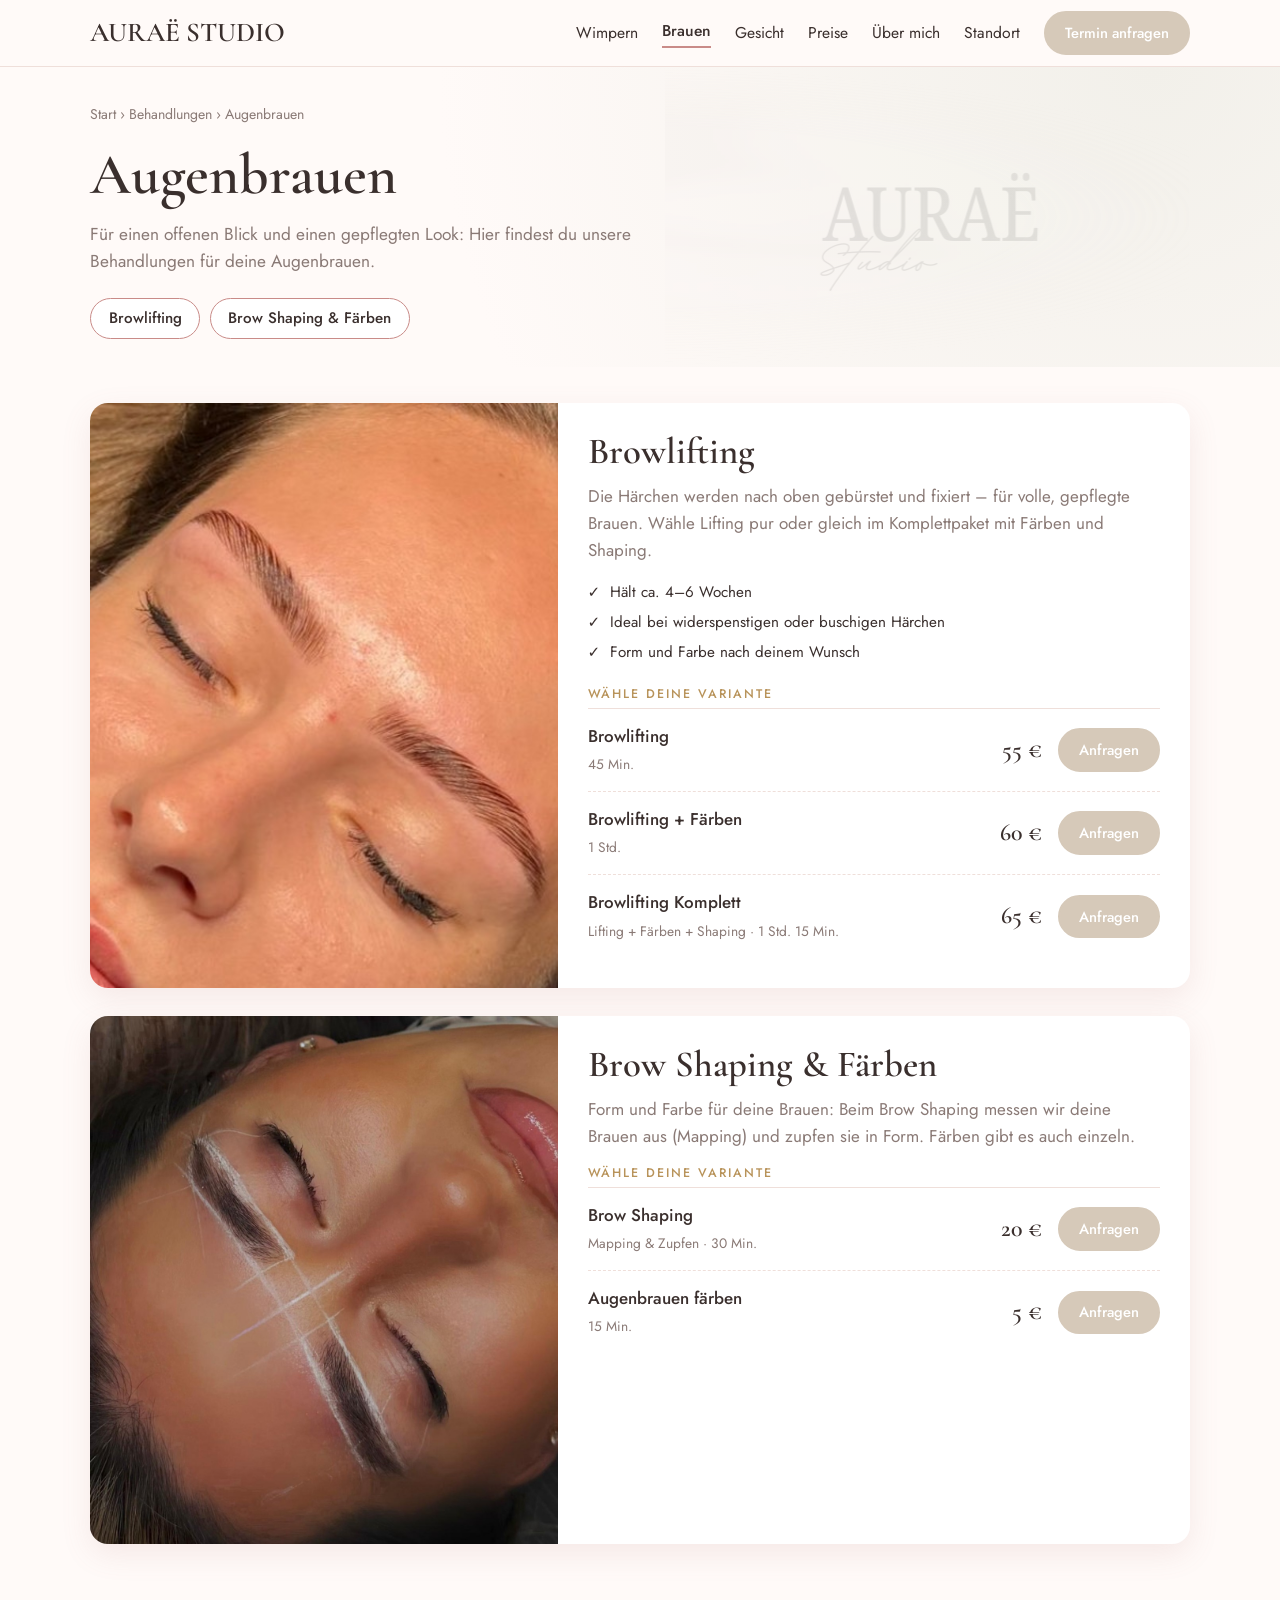
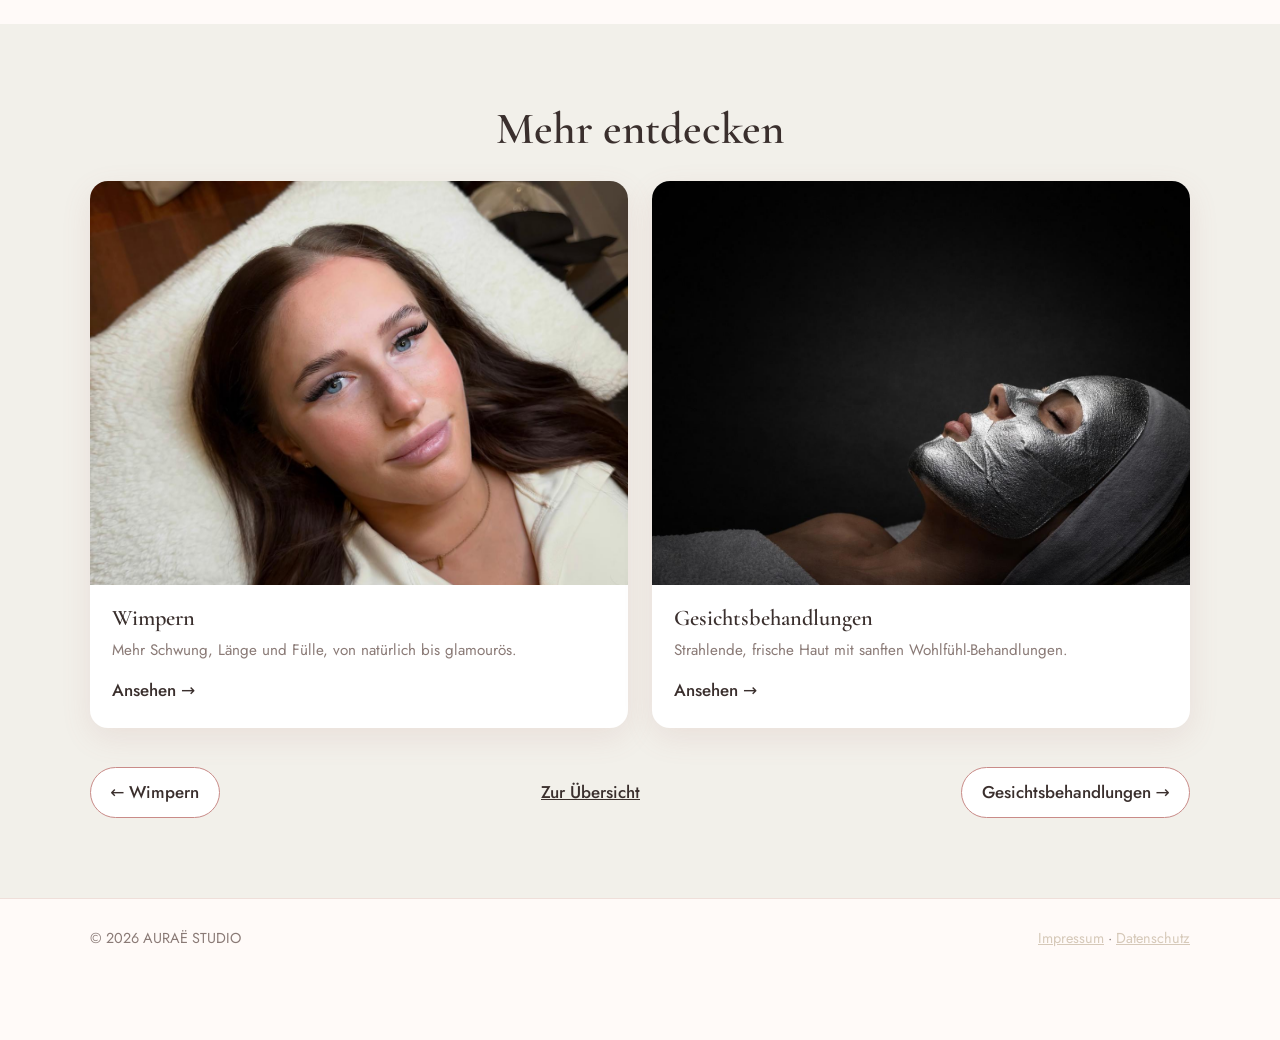
==== Brauen/index.html @ 776c1ceb "new version und clean URL" ====
<!DOCTYPE html>
<html lang="de">
<head>
  <meta charset="UTF-8" />
  <meta name="viewport" content="width=device-width, initial-scale=1" />
  <title>Augenbrauen – AURAË STUDIO</title>
  <meta name="description" content="Browlifting, Brow Shaping und Augenbrauen färben – Behandlungen und Preise im Überblick." />
  <link rel="preconnect" href="https://fonts.googleapis.com" />
  <link rel="preconnect" href="https://fonts.gstatic.com" crossorigin />
  <link href="https://fonts.googleapis.com/css2?family=Cormorant+Garamond:ital,wght@0,500;0,600;1,500&family=Jost:wght@300;400;500;600&display=swap" rel="stylesheet" />
  <link rel="stylesheet" href="../style.css" />
  <link rel="stylesheet" href="../pages.css" />
</head>
<body data-category="brauen" data-root="../">

  <div id="site-header"></div>

  <main>
    <section class="page-hero">
      <div class="container">
        <nav class="crumbs" aria-label="Brotkrumen">
          <a href="../">Start</a> › <a href="../#behandlungen">Behandlungen</a> › <span id="crumbName"></span>
        </nav>
        <h1 id="catTitle"></h1>
        <p id="catIntro"></p>
        <div class="jump" id="jump"></div>
      </div>
    </section>

    <section class="section" style="padding-top: 36px">
      <div class="container">
        <div class="treatments" id="treatments"></div>
      </div>
    </section>

    <section class="section section--tint">
      <div class="container">
        <h2 class="center">Mehr entdecken</h2>
        <div class="cards" id="otherCats"></div>
        <div class="pager" id="pager"></div>
      </div>
    </section>
  </main>

  <div id="site-footer"></div>

  <script src="../data.js"></script>
  <script src="../common.js"></script>
  <script src="../category.js"></script>
</body>
</html>
---- style.css ----
/* ============ Farben & Basis (hier kannst du das Design anpassen) ============ */
:root {
  --bg: #fffaf8;
  --tint: #f2f0ea;
  --card: #ffffff;
  --text: #3a2f2d;
  --muted: #8a7a76;
  --rose: #c98b88;
  --sand: #d6c9b9;
  --gold: #b8935a;
  --line: #efdfda;
  --wa: #25a05a;
  --radius: 18px;
  --shadow: 0 10px 30px rgba(169, 107, 105, 0.12);
  --serif: "Cormorant Garamond", Georgia, serif;
  --sans: "Jost", system-ui, sans-serif;
}

* {
  box-sizing: border-box;
  margin: 0;
  padding: 0;
}
html {
  scroll-behavior: smooth;
  scroll-padding-top: 76px;
  -webkit-text-size-adjust: 100%;
}
body {
  font-family: var(--sans);
  background: var(--bg);
  color: var(--text);
  line-height: 1.6;
  font-size: 17px;
  -webkit-font-smoothing: antialiased;
}
img {
  max-width: 100%;
  display: block;
}
a {
  color: var(--sand);
}
.container {
  width: min(1100px, 100% - 40px);
  margin-inline: auto;
}
.container--narrow {
  width: min(760px, 100% - 40px);
  margin-inline: auto;
}
.center {
  text-align: center;
}

h1,
h2,
h3 {
  font-family: var(--serif);
  font-weight: 600;
  line-height: 1.15;
}
h1 {
  font-size: clamp(2.6rem, 7vw, 4.4rem);
}
h1 em {
  color: var(--sand);
  font-style: italic;
}
h2 {
  font-size: clamp(2rem, 5vw, 2.8rem);
  margin-bottom: 0.4rem;
}
h3 {
  font-size: 1.4rem;
}
.eyebrow {
  text-transform: uppercase;
  letter-spacing: 0.18em;
  font-size: 0.78rem;
  color: var(--gold);
  font-weight: 500;
  margin-bottom: 0.6rem;
}
.section {
  padding: 80px 0;
}
.section--tint {
  background: var(--tint);
}
.section__lead {
  color: var(--muted);
  max-width: 560px;
  margin: 0.5rem auto 2.4rem;
}
.note {
  color: var(--muted);
  font-size: 0.88rem;
  margin-top: 1.4rem;
}
.hint {
  color: var(--muted);
  font-size: 0.9rem;
  margin-top: 0.5rem;
}
.opt {
  color: var(--muted);
  font-weight: 300;
}

/* ============ Buttons ============ */
.btn {
  display: inline-flex;
  align-items: center;
  justify-content: center;
  gap: 0.6rem;
  background: var(--sand);
  color: #000000;
  text-decoration: none;
  border: 2px solid var(--sand);
  padding: 0.9rem 1.7rem;
  border-radius: 999px;
  font: 500 1rem var(--sans);
  cursor: pointer;
  transition: transform 0.15s, background 0.2s, box-shadow 0.2s;
}
.btn:hover {
  transform: translateY(-2px);
  box-shadow: var(--shadow);
}
.btn--small {
  padding: 0.55rem 1.2rem;
  font-size: 0.92rem;
}
.btn--ghost {
  background: transparent;
  color: var(--text);
}
.btn--wa {
  background: var(--wa);
  border-color: var(--wa);
}
.btn--ig {
  background: linear-gradient(45deg, #f09433, #dc2743 55%, #bc1888) border-box;
  border-color: transparent;
}
.btn:disabled {
  opacity: 0.5;
  cursor: not-allowed;
  transform: none;
  box-shadow: none;
}

/* ============ Navigation ============ */
.nav {
  position: sticky;
  top: 0;
  z-index: 50;
  background: rgba(255, 250, 248, 0.92);
  backdrop-filter: blur(10px);
  border-bottom: 1px solid var(--line);
}
.nav__inner {
  display: flex;
  align-items: center;
  justify-content: space-between;
  height: 66px;
}
.nav__logo {
  font-family: var(--serif);
  font-size: 1.7rem;
  font-weight: 600;
  text-decoration: none;
  color: var(--text);
}
.nav__links {
  display: flex;
  align-items: center;
  gap: 1.8rem;
}
.nav__links a:not(.btn) {
  color: var(--text);
  text-decoration: none;
  font-size: 0.98rem;
}
.nav__links a:not(.btn):hover {
  color: var(--sand);
}
.nav__cta {
  color: #fff !important;
}
.nav__burger {
  display: none;
  background: none;
  border: 0;
  width: 44px;
  height: 44px;
  cursor: pointer;
  flex-direction: column;
  justify-content: center;
  gap: 6px;
  align-items: center;
}
.nav__burger span {
  width: 24px;
  height: 2px;
  background: var(--text);
  transition: 0.25s;
}
.nav__burger[aria-expanded="true"] span:nth-child(1) {
  transform: translateY(8px) rotate(45deg);
}
.nav__burger[aria-expanded="true"] span:nth-child(2) {
  opacity: 0;
}
.nav__burger[aria-expanded="true"] span:nth-child(3) {
  transform: translateY(-8px) rotate(-45deg);
}

/* ============ Hero ============ */
.hero {
  position: relative;
  overflow: hidden;
  isolation: isolate;
  padding: 56px 0 70px;
  background: var(--bg);
}

/* 1. Logo als dezenter Hintergrund (liegt hinter allem, ist nicht klickbar) */
.hero__bg {
  position: absolute;
  inset: 0;
  z-index: -1;
  pointer-events: none;
}
.hero__bg img {
  width: 100%;
  height: 100%;
  object-fit: contain; /* Logo wird nie abgeschnitten oder aufgezogen */
  object-position: center;
  opacity: 0.08; /* Stärke des Logos: 0.05 (kaum sichtbar) bis 0.15 (deutlich) */
  mix-blend-mode: multiply; /* weißer JPG-Hintergrund wird "durchsichtig" */
  -webkit-mask-image: radial-gradient(closest-side, #000 60%, transparent 100%);
  mask-image: radial-gradient(
    closest-side,
    #000 60%,
    transparent 100%
  ); /* weicher Rand */
}

/* 2. Layout: Text links, Logo-Karte rechts */
.hero__inner {
  position: relative;
  display: grid;
  grid-template-columns: minmax(0, 1.1fr) minmax(0, 0.9fr);
  gap: 48px;
  align-items: center;
}
.hero__lead {
  margin: 1.2rem 0 1.8rem;
  color: var(--muted);
  max-width: 480px;
  font-size: 1.08rem;
}
.hero__actions {
  display: flex;
  gap: 0.8rem;
  flex-wrap: wrap;
}
.hero__facts {
  list-style: none;
  display: flex;
  flex-wrap: wrap;
  gap: 0.4rem 1.4rem;
  margin-top: 1.8rem;
  font-size: 0.92rem;
  color: var(--muted);
}

/* 3. Bilder-Slider vorne rechts (Bogenform) */
.hero__img {
  position: relative;
  isolation: isolate;
  overflow: hidden;
  justify-self: center;
  width: min(100%, 400px);
  aspect-ratio: 4 / 5;
  background: var(--tint);
  box-shadow: var(--shadow);
  border-radius: 200px 200px var(--radius) var(--radius);
}
.slider__track {
  display: flex;
  height: 100%;
  overflow-x: auto;
  overflow-y: hidden;
  scroll-snap-type: x mandatory;
  overscroll-behavior-x: contain;
  scrollbar-width: none;
  -webkit-overflow-scrolling: touch;
  cursor: grab;
}
.slider__track::-webkit-scrollbar {
  display: none;
}
.slider__track.is-dragging {
  scroll-snap-type: none;
  cursor: grabbing;
  user-select: none;
}
.slider__track:focus-visible {
  outline: 3px solid var(--rose);
  outline-offset: -3px;
}
.slider__slide {
  position: relative;
  flex: 0 0 100%;
  height: 100%;
  margin: 0;
  scroll-snap-align: center;
  scroll-snap-stop: always;
}
.slider__slide img {
  width: 100%;
  height: 100%;
  object-fit: cover;
  display: block;
  user-select: none;
  -webkit-user-drag: none;
}
.slider__cap {
  position: absolute;
  left: 50%;
  bottom: 46px;
  transform: translateX(-50%);
  background: rgba(255, 255, 255, 0.9);
  color: var(--text);
  padding: 0.3rem 0.95rem;
  border-radius: 999px;
  font-size: 0.85rem;
  font-weight: 500;
  white-space: nowrap;
  box-shadow: 0 2px 10px rgba(0, 0, 0, 0.12);
}
.slider__btn {
  position: absolute;
  top: 50%;
  transform: translateY(-50%);
  z-index: 2;
  width: 40px;
  height: 40px;
  border: 0;
  border-radius: 50%;
  padding: 0 0 3px;
  background: rgba(255, 255, 255, 0.9);
  color: var(--sand);
  font-size: 1.7rem;
  line-height: 1;
  cursor: pointer;
  opacity: 0;
  transition: opacity 0.2s;
  box-shadow: 0 2px 10px rgba(0, 0, 0, 0.15);
}
.slider__btn--prev {
  left: 10px;
}
.slider__btn--next {
  right: 10px;
}
.hero__img:hover .slider__btn,
.slider__btn:focus-visible {
  opacity: 1;
}
.slider__dots {
  position: absolute;
  left: 0;
  right: 0;
  bottom: 12px;
  z-index: 2;
  display: flex;
  justify-content: center;
  gap: 2px;
}
.slider__dot {
  width: 22px;
  height: 22px;
  border: 0;
  background: none;
  cursor: pointer;
  display: grid;
  place-items: center;
  padding: 0;
}
.slider__dot::after {
  content: "";
  width: 8px;
  height: 8px;
  border-radius: 99px;
  background: rgba(255, 255, 255, 0.7);
  box-shadow: 0 0 4px rgba(0, 0, 0, 0.3);
  transition: width 0.25s, background 0.25s;
}
.slider__dot[aria-current="true"]::after {
  width: 22px;
  background: #fff;
}
@media (hover: none) {
  .slider__btn {
    display: none;
  }
}

/* ============ Behandlungs-Karten ============ */
.cards {
  display: grid;
  grid-template-columns: repeat(auto-fit, minmax(250px, 1fr));
  gap: 24px;
}
.card {
  background: var(--card);
  border-radius: var(--radius);
  overflow: hidden;
  box-shadow: var(--shadow);
  display: flex;
  flex-direction: column;
  transition: transform 0.2s;
}
.card:hover {
  transform: translateY(-4px);
}
.card img {
  aspect-ratio: 4/3;
  object-fit: cover;
  width: 100%;
}
.card__body {
  padding: 20px 22px 24px;
  display: flex;
  flex-direction: column;
  gap: 0.5rem;
  flex: 1;
}
.card__body p {
  color: var(--muted);
  font-size: 0.95rem;
  flex: 1;
}
.card__meta {
  font-size: 0.88rem;
  color: var(--gold);
  font-weight: 500;
}
.card .btn {
  margin-top: 0.6rem;
  align-self: flex-start;
}

/* ============ Preisliste ============ */
.tabs {
  display: flex;
  gap: 0.5rem;
  flex-wrap: wrap;
  justify-content: center;
  margin: 1.8rem 0 1.4rem;
}
.tab {
  background: transparent;
  border: 1.5px solid var(--rose);
  color: var(--sand);
  padding: 0.5rem 1.2rem;
  border-radius: 999px;
  font: 500 0.95rem var(--sans);
  cursor: pointer;
}
.tab[aria-selected="true"] {
  background: var(--sand);
  border-color: var(--sand);
  color: #fff;
}
.price {
  background: var(--card);
  border-radius: var(--radius);
  padding: 10px 24px;
  box-shadow: var(--shadow);
}
.price__row {
  display: grid;
  grid-template-columns: minmax(0, 1fr) auto;
  gap: 4px 16px;
  padding: 18px 0;
  border-bottom: 1px dashed var(--line);
  align-items: baseline;
}
.price__row:last-child {
  border-bottom: 0;
}
.price__name {
  font-weight: 500;
}
.price__desc {
  grid-column: 1;
  color: var(--muted);
  font-size: 0.88rem;
}
.price__dur {
  color: var(--muted);
  font-size: 0.86rem;
}
.price__amount {
  font-family: var(--serif);
  font-size: 1.6rem;
  color: var(--sand);
  font-weight: 600;
  grid-row: 1 / span 2;
  grid-column: 2;
  text-align: right;
}

/* ============ Buchung ============ */
.booking {
  background: var(--card);
  border-radius: var(--radius);
  box-shadow: var(--shadow);
  padding: 28px;
  display: grid;
  grid-template-columns: minmax(0, 1fr);
  gap: 28px;
}
.booking > * {
  min-width: 0;
}
.step h3 {
  display: flex;
  align-items: center;
  gap: 0.7rem;
  margin-bottom: 0.8rem;
}
.step__num {
  width: 32px;
  height: 32px;
  border-radius: 50%;
  background: var(--tint);
  color: var(--sand);
  display: grid;
  place-items: center;
  font: 600 1rem var(--sans);
}
select,
input[type="text"],
textarea {
  width: 100%;
  padding: 0.85rem 1rem;
  border: 1.5px solid var(--line);
  border-radius: 12px;
  font: 400 1rem var(--sans);
  color: var(--text);
  background: #fff;
}
select:focus,
input:focus,
textarea:focus {
  outline: 2px solid var(--rose);
  border-color: var(--rose);
}
.fields {
  display: grid;
  gap: 14px;
}
.fields label {
  display: grid;
  gap: 6px;
  font-weight: 500;
  font-size: 0.92rem;
  min-width: 0;
}
textarea {
  resize: vertical;
}
.days {
  display: flex;
  gap: 10px;
  overflow-x: auto;
  padding-bottom: 10px;
  scroll-snap-type: x proximity;
  min-width: 0;
  max-width: 100%;
  -webkit-overflow-scrolling: touch;
}
.chip {
  flex: 0 0 auto;
  border: 1.5px solid var(--line);
  background: #fff;
  border-radius: 14px;
  padding: 0.55rem 0.9rem;
  cursor: pointer;
  font: 500 0.95rem var(--sans);
  color: var(--text);
  text-align: center;
  min-width: 68px;
  scroll-snap-align: start;
}
.chip small {
  display: block;
  font-weight: 400;
  color: var(--muted);
  font-size: 0.76rem;
}
.chip:hover {
  border-color: var(--rose);
}
.chip[aria-checked="true"] {
  background: var(--sand);
  border-color: var(--sand);
  color: #fff;
}
.chip[aria-checked="true"] small {
  color: #f6e3e1;
}
.slots {
  display: flex;
  flex-wrap: wrap;
  gap: 10px;
}
.summary {
  background: var(--tint);
  border-radius: 14px;
  padding: 16px 18px;
  font-size: 0.95rem;
}
.summary strong {
  color: var(--sand);
}
.send {
  display: grid;
  gap: 12px;
  grid-template-columns: repeat(2, minmax(0, 1fr));
}
.send .btn {
  width: 100%;
  min-height: 54px;
}
.send--single {
  grid-template-columns: minmax(0, 1fr);
}

/* ============ Standort ============ */
.location {
  display: grid;
  grid-template-columns: minmax(0, 1.2fr) minmax(0, 1fr);
  gap: 32px;
  margin-top: 2rem;
  align-items: start;
}
.location__map iframe {
  width: 100%;
  height: 420px;
  border: 0;
  border-radius: var(--radius);
  box-shadow: var(--shadow);
}
.location__info h3 {
  margin: 1.4rem 0 0.4rem;
}
.location__info h3:first-child {
  margin-top: 0;
}
.location__info .btn {
  margin-top: 0.6rem;
  color: #fff;
}
.hours,
.tips {
  list-style: none;
}
.hours li {
  display: flex;
  justify-content: space-between;
  max-width: 280px;
  padding: 3px 0;
  border-bottom: 1px dotted var(--line);
}
.tips {
  list-style: none;
  padding: 0;
  margin-top: 1rem;
  display: grid;
  gap: 12px; /* Abstand zwischen den Punkten */
}

.tips li {
  position: relative;
  padding-left: 1.4rem; /* Platz für den Punkt lassen */
  font-size: 0.96rem;
  line-height: 1.5;
  color: var(--muted);
}

.tips li::before {
  content: "•";
  position: absolute;
  left: 0;
  top: -1px;
  color: var(--rose);
  font-size: 1.3rem;
  line-height: 1;
}

/* ============ Footer, FAB, Toast ============ */
.footer {
  padding: 28px 0 90px;
  font-size: 0.9rem;
  color: var(--muted);
  border-top: 1px solid var(--line);
}
.footer__inner {
  display: flex;
  justify-content: space-between;
  flex-wrap: wrap;
  gap: 8px;
}
.fab {
  display: none;
  position: fixed;
  bottom: 16px;
  left: 50%;
  transform: translateX(-50%);
  z-index: 40;
  background: var(--sand);
  color: #fff;
  padding: 0.85rem 1.8rem;
  border-radius: 999px;
  text-decoration: none;
  font-weight: 500;
  box-shadow: 0 8px 24px rgba(169, 107, 105, 0.4);
}
.toast {
  position: fixed;
  bottom: 80px;
  left: 50%;
  transform: translate(-50%, 20px);
  background: var(--text);
  color: #fff;
  padding: 0.8rem 1.3rem;
  border-radius: 12px;
  opacity: 0;
  pointer-events: none;
  transition: 0.3s;
  z-index: 60;
  max-width: 90%;
  text-align: center;
  font-size: 0.92rem;
}
.toast.show {
  opacity: 1;
  transform: translate(-50%, 0);
}

/* ============ Mobil ============ */
@media (max-width: 820px) {
  body {
    font-size: 16px;
  }
  .section {
    padding: 56px 0;
  }
  .nav__burger {
    display: flex;
  }
  .nav__links {
    position: absolute;
    top: 66px;
    left: 0;
    right: 0;
    background: var(--bg);
    flex-direction: column;
    align-items: stretch;
    padding: 12px 20px 20px;
    gap: 0;
    border-bottom: 1px solid var(--line);
    display: none;
  }
  .nav__links.open {
    display: flex;
  }
  .nav__links a:not(.btn) {
    padding: 14px 4px;
    border-bottom: 1px solid var(--line);
    font-size: 1.05rem;
  }
  .nav__cta {
    margin-top: 14px;
    padding: 0.9rem 1.2rem;
  }
  .hero {
    padding: 32px 0 48px;
  }
  .hero__bg img {
    opacity: 0.08;
    object-position: center 30%;
  }
  .hero__inner {
    grid-template-columns: minmax(0, 1fr);
    gap: 28px;
  }
  .hero__img {
    order: -1;
    width: min(100%, 300px);
  }
  .booking {
    padding: 20px 16px;
  }
  .send {
    grid-template-columns: minmax(0, 1fr);
  }
  .location {
    grid-template-columns: minmax(0, 1fr);
  }
  .price {
    padding: 6px 16px;
  }
  .price__amount {
    font-size: 1.4rem;
  }
  .chip {
    min-height: 44px;
  }
  .location__map iframe {
    height: 300px;
  }
  .fab {
    display: block;
  }
}
@media (prefers-reduced-motion: reduce) {
  * {
    transition: none !important;
    scroll-behavior: auto !important;
  }
}
---- pages.css ----
/* Zusätzliche Styles für Kategorie-Seiten und Kategorie-Karten.
   Wird nach style.css geladen. */

/* ============ Navigation: aktive Seite ============ */
.nav__links a[aria-current="page"] { color: var(--rose-dark); font-weight: 500; }
.nav__links a { white-space: nowrap; }
@media (min-width: 821px) {
  .nav__links { gap: 1.5rem; }
  .nav__links a[aria-current="page"]:not(.btn) { border-bottom: 2px solid var(--rose); padding-bottom: 2px; }
}
/* Schmale Desktop-/Tablet-Breiten: etwas enger, damit alles in einer Zeile bleibt */
@media (min-width: 821px) and (max-width: 1020px) {
  .nav__links { gap: 1rem; }
  .nav__links a:not(.btn) { font-size: .92rem; }
  .nav__logo { font-size: 1.45rem; }
}

/* ============ Kategorie-Karten (Startseite + Seitenende) ============ */
.card--link { text-decoration: none; color: inherit; cursor: pointer; }
.card--link:hover h3 { color: var(--rose-dark); }
.card__list { font-size: .86rem; color: var(--text); opacity: .8; }
.card__more { margin-top: .4rem; color: var(--rose-dark); font-weight: 500; }
.card--link:hover .card__more { text-decoration: underline; }

/* Preisliste auf der Startseite */
.price__group { margin: 18px 0 0; font-size: 1.2rem; color: var(--gold); }
/* Zeile mit mehreren Varianten (z. B. Standard / Braun, 2. Woche / 3. Woche) */
.price__row--multi .price__opts { grid-row: 1 / span 2; grid-column: 2; display: flex; gap: 20px; justify-content: flex-end; text-align: right; }
.price__opt { display: grid; gap: 0; min-width: 52px; }
.price__opt small { color: var(--muted); font-size: .76rem; line-height: 1.3; }
.price__opt b { font-family: var(--serif); font-size: 1.45rem; color: var(--rose-dark); font-weight: 600; line-height: 1.2; }
.price__more { padding: 14px 0 10px; text-align: center; }

/* ============ Seitenkopf der Kategorieseiten ============ */
.page-hero { position: relative; overflow: hidden; isolation: isolate; padding: 36px 0 28px; background: radial-gradient(circle at 90% 0%, var(--tint), transparent 60%), var(--bg); }
/* Hintergrund-Logo im Seitenkopf: rechts, damit der Text links gut lesbar bleibt (Basis-Stil: .hero__bg in style.css) */
.page-hero .hero__bg img { object-position: 88% center; opacity: .09; }
.crumbs { font-size: .88rem; color: var(--muted); margin-bottom: 1rem; }
.crumbs a { color: var(--muted); text-decoration: none; }
.crumbs a:hover { color: var(--rose-dark); text-decoration: underline; }
.page-hero h1 { font-size: clamp(1.9rem, 8vw, 3.6rem); overflow-wrap: anywhere; }
.page-hero p { color: var(--muted); max-width: 620px; margin-top: .8rem; font-size: 1.08rem; }
.jump { display: flex; flex-wrap: wrap; gap: .6rem; margin-top: 1.4rem; }
.jump__chip { border: 1.5px solid var(--rose); color: var(--rose-dark); text-decoration: none; padding: .45rem 1.1rem; border-radius: 999px; font-size: .95rem; font-weight: 500; background: #fff; }
.jump__chip:hover { background: var(--rose-dark); color: #fff; border-color: var(--rose-dark); }

/* ============ Behandlung (Bild + Details) ============ */
.treatments { display: grid; gap: 28px; }
.treat { display: grid; grid-template-columns: minmax(0, .85fr) minmax(0, 1.15fr); background: var(--card); border-radius: var(--radius); overflow: hidden; box-shadow: var(--shadow); scroll-margin-top: 90px; }
.treat__img { width: 100%; height: 100%; min-height: 280px; object-fit: cover; }
.treat__body { padding: 28px 30px 30px; }
.treat__body h2 { font-size: clamp(1.8rem, 4vw, 2.3rem); }
.treat__text { color: var(--muted); margin: .6rem 0 1rem; }
.facts { list-style: none; display: grid; gap: .35rem; font-size: .95rem; margin-bottom: 1.4rem; }
.facts li::before { content: "✓"; color: var(--rose-dark); font-weight: 600; margin-right: .6rem; }
.treat__sub { font-family: var(--sans); font-size: .78rem; text-transform: uppercase; letter-spacing: .16em; color: var(--gold); font-weight: 500; margin-bottom: .4rem; }

.variants { border-top: 1px solid var(--line); }
.variant { display: grid; grid-template-columns: minmax(0, 1fr) auto auto; gap: 6px 16px; align-items: center; padding: 14px 0; border-bottom: 1px dashed var(--line); }
.variant:last-child { border-bottom: 0; }
.variant__info strong { display: block; font-weight: 500; }
.variant__info small { color: var(--muted); font-size: .86rem; }
.variant__price { font-family: var(--serif); font-size: 1.5rem; font-weight: 600; color: var(--rose-dark); }
.variant .btn { color: #fff; }
.treat--plain { grid-template-columns: minmax(0, 1fr); }
.treat__tip { margin: -.2rem 0 .6rem; }

/* Gruppe mit antippbaren Varianten */
.variant--group { grid-template-columns: minmax(0, 1fr) auto; }
.opts { display: flex; gap: 10px; flex-wrap: wrap; justify-content: flex-end; }
.opt { display: grid; gap: 1px; justify-items: center; min-width: 92px; padding: .5rem .9rem; border: 1.5px solid var(--rose); border-radius: 14px; background: #fff; color: var(--text); text-decoration: none; transition: background .2s, color .2s, transform .15s; }
.opt__lbl { font-size: .78rem; color: var(--muted); }
.opt__price { font-family: var(--serif); font-size: 1.5rem; font-weight: 600; color: var(--rose-dark); line-height: 1.15; }
.opt__dur { font-size: .74rem; color: var(--muted); }
.opt:hover, .opt:focus-visible { background: var(--rose-dark); border-color: var(--rose-dark); transform: translateY(-2px); }
.opt:hover span, .opt:focus-visible span { color: #fff; }

/* ============ Vor / Zurück ============ */
h2.center + .cards { margin-top: 1.6rem; }

/* ============ Über mich ============ */
.about { display: grid; grid-template-columns: minmax(0, .9fr) minmax(0, 1.1fr); gap: clamp(32px, 6vw, 80px); align-items: center; }
.about__media { position: relative; }
.about__media::before { content: ""; position: absolute; inset: 16px -14px -16px 14px; border: 2px solid var(--rose); border-radius: var(--radius); opacity: .45; }
.about__media img { position: relative; display: block; width: 100%; aspect-ratio: 4 / 5; object-fit: cover; border-radius: var(--radius); box-shadow: var(--shadow); }
.about__text h2 { margin-bottom: 1rem; }
.about__text p:not(.eyebrow) { color: var(--muted); margin-top: .9rem; max-width: 520px; }
.about__text strong { color: var(--text); font-weight: 500; }
.about__text .btn { margin-top: 1.8rem; }
@media (max-width: 820px) {
  .about { grid-template-columns: minmax(0, 1fr); gap: 36px; }
  .about__media { width: min(100%, 340px); margin: 0 auto; }
}
.pager { display: flex; justify-content: space-between; align-items: center; gap: 12px; margin-top: 2.4rem; flex-wrap: wrap; }
.pager__link { color: var(--rose-dark); text-decoration: none; font-weight: 500; padding: .7rem 1.2rem; border: 1.5px solid var(--rose); border-radius: 999px; background: #fff; }
.pager__link:hover { background: var(--rose-dark); color: #fff; border-color: var(--rose-dark); }
.pager__link--center { border-color: transparent; background: transparent; text-decoration: underline; }
.pager__link--center:hover { background: transparent; color: var(--rose-dark); border-color: transparent; }

@media (max-width: 820px) {
  .page-hero { padding: 24px 0 20px; }
  .treat { grid-template-columns: minmax(0, 1fr); }
  .treat__img { height: 220px; min-height: 0; }
  .treat__body { padding: 22px 18px 24px; }
  .variant { grid-template-columns: minmax(0, 1fr) auto; }
  .variant .btn { grid-column: 1 / -1; width: 100%; }
  .variant--group { grid-template-columns: minmax(0, 1fr); }
  .opts { justify-content: stretch; }
  .opt { flex: 1 1 0; min-width: 0; padding: .6rem .5rem; }
  .pager { justify-content: center; }
}
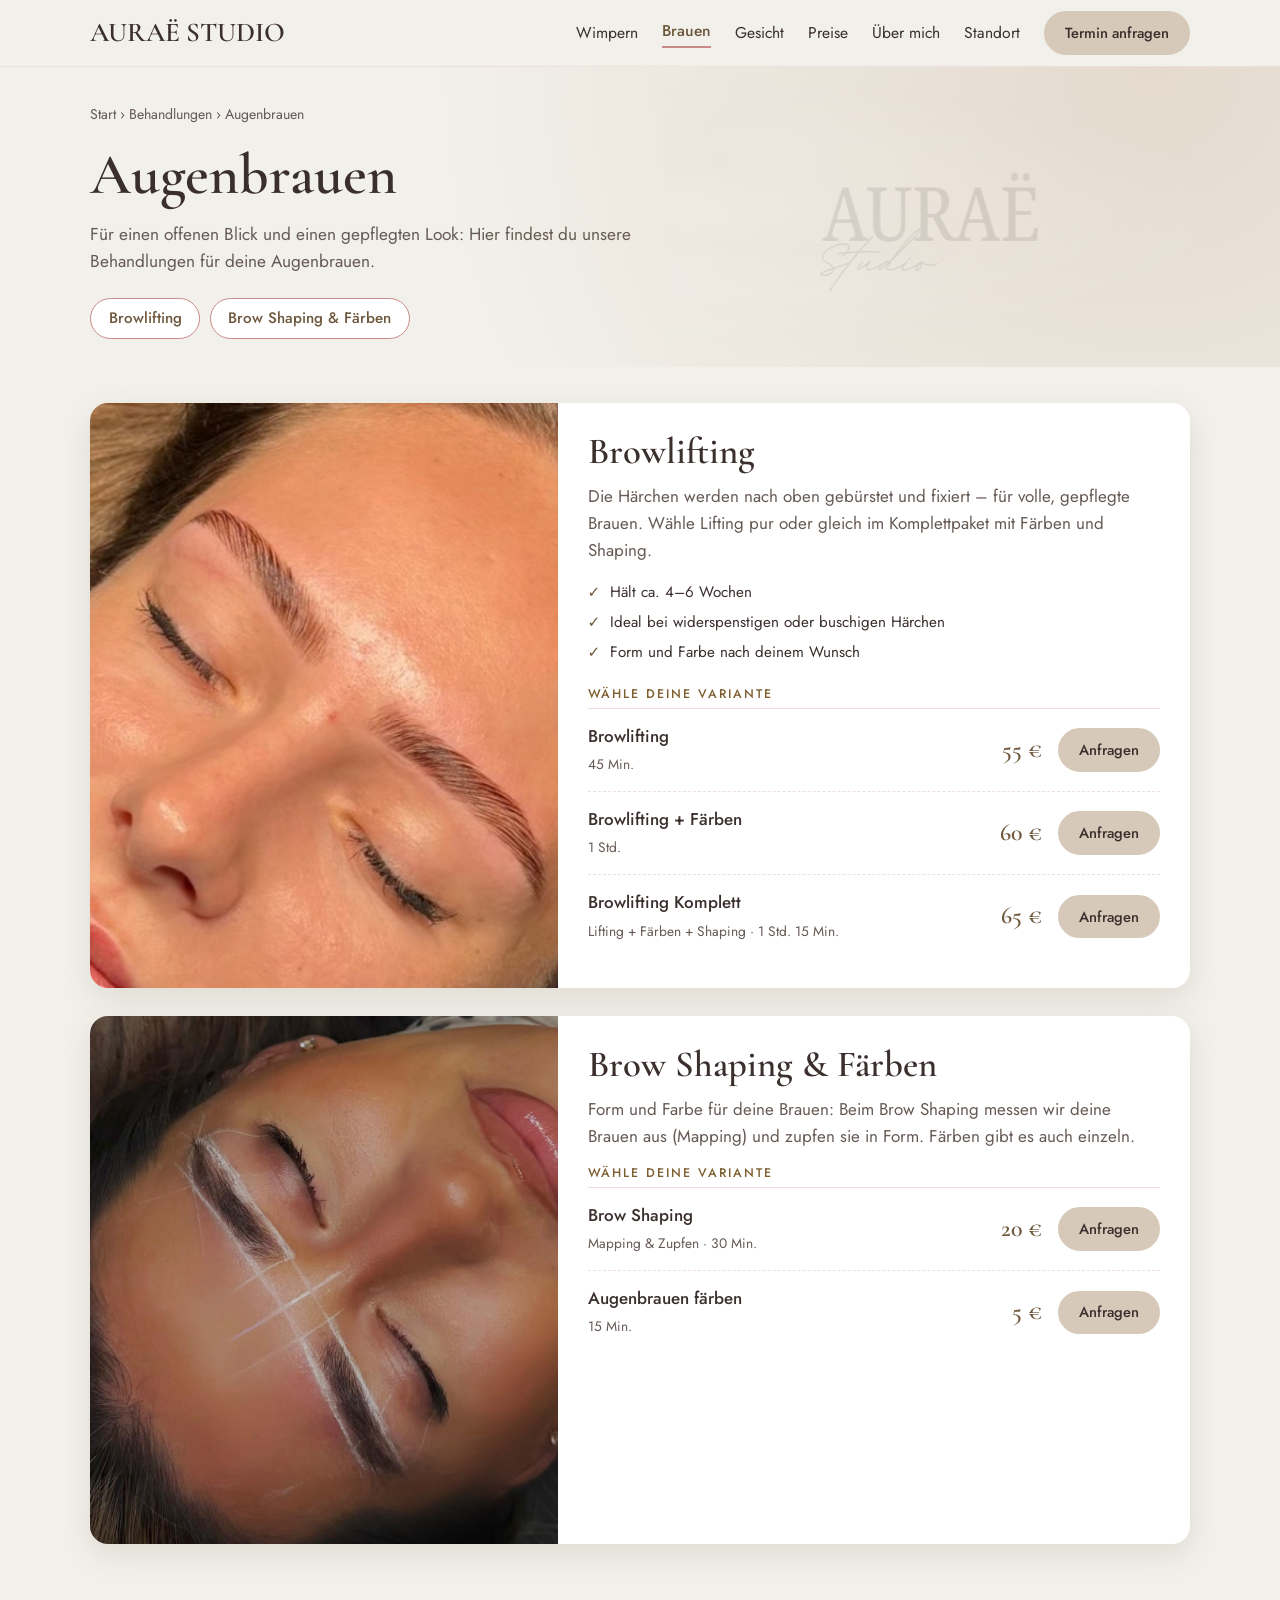
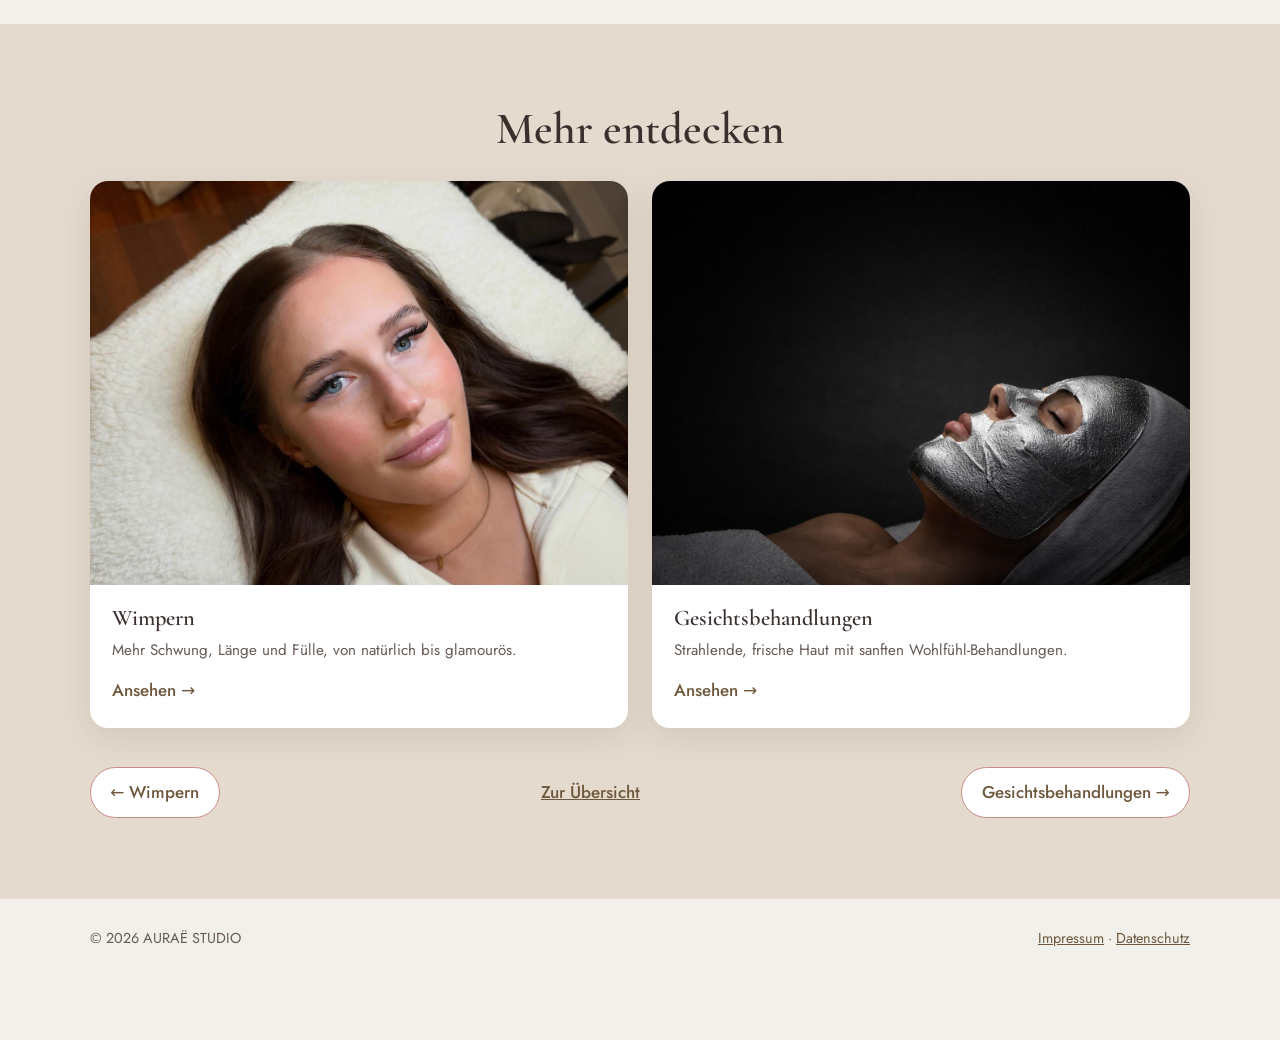
==== commit bf170da1: "fixes von datenschutz und impressum und rechtlichem" ====
--- a/Brauen/index.html
+++ b/Brauen/index.html
@@ -5,9 +5,6 @@
   <meta name="viewport" content="width=device-width, initial-scale=1" />
   <title>Augenbrauen – AURAË STUDIO</title>
   <meta name="description" content="Browlifting, Brow Shaping und Augenbrauen färben – Behandlungen und Preise im Überblick." />
-  <link rel="preconnect" href="https://fonts.googleapis.com" />
-  <link rel="preconnect" href="https://fonts.gstatic.com" crossorigin />
-  <link href="https://fonts.googleapis.com/css2?family=Cormorant+Garamond:ital,wght@0,500;0,600;1,500&family=Jost:wght@300;400;500;600&display=swap" rel="stylesheet" />
   <link rel="stylesheet" href="../style.css" />
   <link rel="stylesheet" href="../pages.css" />
 </head>
--- a/style.css
+++ b/style.css
@@ -1,839 +1,239 @@
+/* Lokale Schriften (kein Google-Server nötig) */
+@font-face{font-family:'Jost';font-style:normal;font-weight:300;font-display:swap;src:url(schriften/jost-latin-300-normal.woff2) format('woff2');}
+@font-face{font-family:'Jost';font-style:normal;font-weight:400;font-display:swap;src:url(schriften/jost-latin-400-normal.woff2) format('woff2');}
+@font-face{font-family:'Jost';font-style:normal;font-weight:500;font-display:swap;src:url(schriften/jost-latin-500-normal.woff2) format('woff2');}
+@font-face{font-family:'Jost';font-style:normal;font-weight:600;font-display:swap;src:url(schriften/jost-latin-600-normal.woff2) format('woff2');}
+@font-face{font-family:'Cormorant Garamond';font-style:normal;font-weight:500;font-display:swap;src:url(schriften/cormorant-garamond-latin-500-normal.woff2) format('woff2');}
+@font-face{font-family:'Cormorant Garamond';font-style:italic;font-weight:500;font-display:swap;src:url(schriften/cormorant-garamond-latin-500-italic.woff2) format('woff2');}
+@font-face{font-family:'Cormorant Garamond';font-style:normal;font-weight:600;font-display:swap;src:url(schriften/cormorant-garamond-latin-600-normal.woff2) format('woff2');}
+@font-face{font-family:'Cormorant Garamond';font-style:italic;font-weight:600;font-display:swap;src:url(schriften/cormorant-garamond-latin-600-italic.woff2) format('woff2');}
+
 /* ============ Farben & Basis (hier kannst du das Design anpassen) ============ */
 :root {
-  --bg: #fffaf8;
-  --tint: #f2f0ea;
+  --bg: #F2F0EA;
+  --tint: #E4DACE;
   --card: #ffffff;
   --text: #3a2f2d;
-  --muted: #8a7a76;
+  --muted: #665a55;
   --rose: #c98b88;
-  --sand: #d6c9b9;
-  --gold: #b8935a;
+  --sand: #D6c9b9;
+  --sand-ink: #6e583d;   /* dunkler Sandton für Text und Linien (Sand selbst ist zu hell für Schrift) */
+  --gold: #7d5f30;
   --line: #efdfda;
   --wa: #25a05a;
   --radius: 18px;
-  --shadow: 0 10px 30px rgba(169, 107, 105, 0.12);
+  --shadow: 0 10px 30px rgba(90, 70, 50, .12);
   --serif: "Cormorant Garamond", Georgia, serif;
   --sans: "Jost", system-ui, sans-serif;
 }
 
-* {
-  box-sizing: border-box;
-  margin: 0;
-  padding: 0;
-}
-html {
-  scroll-behavior: smooth;
-  scroll-padding-top: 76px;
-  -webkit-text-size-adjust: 100%;
-}
-body {
-  font-family: var(--sans);
-  background: var(--bg);
-  color: var(--text);
-  line-height: 1.6;
-  font-size: 17px;
-  -webkit-font-smoothing: antialiased;
-}
-img {
-  max-width: 100%;
-  display: block;
-}
-a {
-  color: var(--sand);
-}
-.container {
-  width: min(1100px, 100% - 40px);
-  margin-inline: auto;
-}
-.container--narrow {
-  width: min(760px, 100% - 40px);
-  margin-inline: auto;
-}
-.center {
-  text-align: center;
-}
-
-h1,
-h2,
-h3 {
-  font-family: var(--serif);
-  font-weight: 600;
-  line-height: 1.15;
-}
-h1 {
-  font-size: clamp(2.6rem, 7vw, 4.4rem);
-}
-h1 em {
-  color: var(--sand);
-  font-style: italic;
-}
-h2 {
-  font-size: clamp(2rem, 5vw, 2.8rem);
-  margin-bottom: 0.4rem;
-}
-h3 {
-  font-size: 1.4rem;
-}
-.eyebrow {
-  text-transform: uppercase;
-  letter-spacing: 0.18em;
-  font-size: 0.78rem;
-  color: var(--gold);
-  font-weight: 500;
-  margin-bottom: 0.6rem;
-}
-.section {
-  padding: 80px 0;
-}
-.section--tint {
-  background: var(--tint);
-}
-.section__lead {
-  color: var(--muted);
-  max-width: 560px;
-  margin: 0.5rem auto 2.4rem;
-}
-.note {
-  color: var(--muted);
-  font-size: 0.88rem;
-  margin-top: 1.4rem;
-}
-.hint {
-  color: var(--muted);
-  font-size: 0.9rem;
-  margin-top: 0.5rem;
-}
-.opt {
-  color: var(--muted);
-  font-weight: 300;
-}
+* { box-sizing: border-box; margin: 0; padding: 0; }
+html { scroll-behavior: smooth; scroll-padding-top: 76px; -webkit-text-size-adjust: 100%; }
+body { font-family: var(--sans); background: var(--bg); color: var(--text); line-height: 1.6; font-size: 17px; -webkit-font-smoothing: antialiased; }
+img { max-width: 100%; display: block; }
+a { color: var(--sand-ink); }
+.container { width: min(1100px, 100% - 40px); margin-inline: auto; }
+.container--narrow { width: min(760px, 100% - 40px); margin-inline: auto; }
+.center { text-align: center; }
+
+h1, h2, h3 { font-family: var(--serif); font-weight: 600; line-height: 1.15; }
+h1 { font-size: clamp(2.6rem, 7vw, 4.4rem); }
+h1 em { color: var(--sand-ink); font-style: italic; }
+h2 { font-size: clamp(2rem, 5vw, 2.8rem); margin-bottom: .4rem; }
+h3 { font-size: 1.4rem; }
+.eyebrow { text-transform: uppercase; letter-spacing: .18em; font-size: .78rem; color: var(--gold); font-weight: 500; margin-bottom: .6rem; }
+.section { padding: 80px 0; }
+.section--tint { background: var(--tint); }
+.section__lead { color: var(--muted); max-width: 560px; margin: .5rem auto 2.4rem; }
+.note { color: var(--muted); font-size: .88rem; margin-top: 1.4rem; }
+.hint { color: var(--muted); font-size: .9rem; margin-top: .5rem; }
+.opt { color: var(--muted); font-weight: 300; }
 
 /* ============ Buttons ============ */
 .btn {
-  display: inline-flex;
-  align-items: center;
-  justify-content: center;
-  gap: 0.6rem;
-  background: var(--sand);
-  color: #000000;
-  text-decoration: none;
-  border: 2px solid var(--sand);
-  padding: 0.9rem 1.7rem;
-  border-radius: 999px;
-  font: 500 1rem var(--sans);
-  cursor: pointer;
-  transition: transform 0.15s, background 0.2s, box-shadow 0.2s;
-}
-.btn:hover {
-  transform: translateY(-2px);
-  box-shadow: var(--shadow);
-}
-.btn--small {
-  padding: 0.55rem 1.2rem;
-  font-size: 0.92rem;
-}
-.btn--ghost {
-  background: transparent;
-  color: var(--text);
-}
-.btn--wa {
-  background: var(--wa);
-  border-color: var(--wa);
-}
-.btn--ig {
-  background: linear-gradient(45deg, #f09433, #dc2743 55%, #bc1888) border-box;
-  border-color: transparent;
-}
-.btn:disabled {
-  opacity: 0.5;
-  cursor: not-allowed;
-  transform: none;
-  box-shadow: none;
-}
+  display: inline-flex; align-items: center; justify-content: center; gap: .6rem;
+  background: var(--sand); color: var(--text); text-decoration: none; border: 2px solid var(--sand);
+  padding: .9rem 1.7rem; border-radius: 999px; font: 500 1rem var(--sans); cursor: pointer;
+  transition: transform .15s, background .2s, box-shadow .2s;
+}
+.btn:hover { transform: translateY(-2px); box-shadow: var(--shadow); }
+.btn--small { padding: .55rem 1.2rem; font-size: .92rem; }
+.btn--ghost { background: transparent; color: var(--sand-ink); border-color: var(--sand-ink); }
+.btn--wa { background: var(--wa); border-color: var(--wa); color: #fff; }
+.btn--ig { background: linear-gradient(45deg, #f09433, #dc2743 55%, #bc1888) border-box; border-color: transparent; color: #fff; }
+.btn:disabled { opacity: .5; cursor: not-allowed; transform: none; box-shadow: none; }
 
 /* ============ Navigation ============ */
-.nav {
-  position: sticky;
-  top: 0;
-  z-index: 50;
-  background: rgba(255, 250, 248, 0.92);
-  backdrop-filter: blur(10px);
-  border-bottom: 1px solid var(--line);
-}
-.nav__inner {
-  display: flex;
-  align-items: center;
-  justify-content: space-between;
-  height: 66px;
-}
-.nav__logo {
-  font-family: var(--serif);
-  font-size: 1.7rem;
-  font-weight: 600;
-  text-decoration: none;
-  color: var(--text);
-}
-.nav__links {
-  display: flex;
-  align-items: center;
-  gap: 1.8rem;
-}
-.nav__links a:not(.btn) {
-  color: var(--text);
-  text-decoration: none;
-  font-size: 0.98rem;
-}
-.nav__links a:not(.btn):hover {
-  color: var(--sand);
-}
-.nav__cta {
-  color: #fff !important;
-}
-.nav__burger {
-  display: none;
-  background: none;
-  border: 0;
-  width: 44px;
-  height: 44px;
-  cursor: pointer;
-  flex-direction: column;
-  justify-content: center;
-  gap: 6px;
-  align-items: center;
-}
-.nav__burger span {
-  width: 24px;
-  height: 2px;
-  background: var(--text);
-  transition: 0.25s;
-}
-.nav__burger[aria-expanded="true"] span:nth-child(1) {
-  transform: translateY(8px) rotate(45deg);
-}
-.nav__burger[aria-expanded="true"] span:nth-child(2) {
-  opacity: 0;
-}
-.nav__burger[aria-expanded="true"] span:nth-child(3) {
-  transform: translateY(-8px) rotate(-45deg);
-}
+.nav { position: sticky; top: 0; z-index: 50; background: rgba(242, 240, 234, .92); backdrop-filter: blur(10px); border-bottom: 1px solid var(--line); }
+.nav__inner { display: flex; align-items: center; justify-content: space-between; height: 66px; }
+.nav__logo { font-family: var(--serif); font-size: 1.7rem; font-weight: 600; text-decoration: none; color: var(--text); }
+.nav__links { display: flex; align-items: center; gap: 1.8rem; }
+.nav__links a:not(.btn) { color: var(--text); text-decoration: none; font-size: .98rem; }
+.nav__links a:not(.btn):hover { color: var(--sand-ink); }
+.nav__cta { color: var(--text) !important; }
+.nav__burger { display: none; background: none; border: 0; width: 44px; height: 44px; cursor: pointer; flex-direction: column; justify-content: center; gap: 6px; align-items: center; }
+.nav__burger span { width: 24px; height: 2px; background: var(--text); transition: .25s; }
+.nav__burger[aria-expanded="true"] span:nth-child(1) { transform: translateY(8px) rotate(45deg); }
+.nav__burger[aria-expanded="true"] span:nth-child(2) { opacity: 0; }
+.nav__burger[aria-expanded="true"] span:nth-child(3) { transform: translateY(-8px) rotate(-45deg); }
 
 /* ============ Hero ============ */
-.hero {
-  position: relative;
-  overflow: hidden;
-  isolation: isolate;
-  padding: 56px 0 70px;
-  background: var(--bg);
-}
+.hero { position: relative; overflow: hidden; isolation: isolate; padding: 56px 0 70px; background: var(--bg); }
 
 /* 1. Logo als dezenter Hintergrund (liegt hinter allem, ist nicht klickbar) */
-.hero__bg {
-  position: absolute;
-  inset: 0;
-  z-index: -1;
-  pointer-events: none;
-}
+.hero__bg { position: absolute; inset: 0; z-index: -1; pointer-events: none; }
 .hero__bg img {
-  width: 100%;
-  height: 100%;
-  object-fit: contain; /* Logo wird nie abgeschnitten oder aufgezogen */
+  width: 100%; height: 100%;
+  object-fit: contain;            /* Logo wird nie abgeschnitten oder aufgezogen */
   object-position: center;
-  opacity: 0.08; /* Stärke des Logos: 0.05 (kaum sichtbar) bis 0.15 (deutlich) */
-  mix-blend-mode: multiply; /* weißer JPG-Hintergrund wird "durchsichtig" */
+  opacity: .08;                   /* Stärke des Logos: 0.05 (kaum sichtbar) bis 0.15 (deutlich) */
+  mix-blend-mode: multiply;       /* weißer JPG-Hintergrund wird "durchsichtig" */
   -webkit-mask-image: radial-gradient(closest-side, #000 60%, transparent 100%);
-  mask-image: radial-gradient(
-    closest-side,
-    #000 60%,
-    transparent 100%
-  ); /* weicher Rand */
+          mask-image: radial-gradient(closest-side, #000 60%, transparent 100%); /* weicher Rand */
 }
 
 /* 2. Layout: Text links, Logo-Karte rechts */
-.hero__inner {
-  position: relative;
-  display: grid;
-  grid-template-columns: minmax(0, 1.1fr) minmax(0, 0.9fr);
-  gap: 48px;
-  align-items: center;
-}
-.hero__lead {
-  margin: 1.2rem 0 1.8rem;
-  color: var(--muted);
-  max-width: 480px;
-  font-size: 1.08rem;
-}
-.hero__actions {
-  display: flex;
-  gap: 0.8rem;
-  flex-wrap: wrap;
-}
-.hero__facts {
-  list-style: none;
-  display: flex;
-  flex-wrap: wrap;
-  gap: 0.4rem 1.4rem;
-  margin-top: 1.8rem;
-  font-size: 0.92rem;
-  color: var(--muted);
-}
+.hero__inner { position: relative; display: grid; grid-template-columns: minmax(0, 1.1fr) minmax(0, .9fr); gap: 48px; align-items: center; }
+.hero__lead { margin: 1.2rem 0 1.8rem; color: var(--muted); max-width: 480px; font-size: 1.08rem; }
+.hero__actions { display: flex; gap: .8rem; flex-wrap: wrap; }
+.hero__facts { list-style: none; display: flex; flex-wrap: wrap; gap: .4rem 1.4rem; margin-top: 1.8rem; font-size: .92rem; color: var(--muted); }
 
 /* 3. Bilder-Slider vorne rechts (Bogenform) */
 .hero__img {
-  position: relative;
-  isolation: isolate;
-  overflow: hidden;
-  justify-self: center;
-  width: min(100%, 400px);
-  aspect-ratio: 4 / 5;
-  background: var(--tint);
-  box-shadow: var(--shadow);
+  position: relative; isolation: isolate; overflow: hidden;
+  justify-self: center; width: min(100%, 400px); aspect-ratio: 4 / 5;
+  background: var(--tint); box-shadow: var(--shadow);
   border-radius: 200px 200px var(--radius) var(--radius);
 }
 .slider__track {
-  display: flex;
-  height: 100%;
-  overflow-x: auto;
-  overflow-y: hidden;
-  scroll-snap-type: x mandatory;
-  overscroll-behavior-x: contain;
-  scrollbar-width: none;
-  -webkit-overflow-scrolling: touch;
-  cursor: grab;
-}
-.slider__track::-webkit-scrollbar {
-  display: none;
-}
-.slider__track.is-dragging {
-  scroll-snap-type: none;
-  cursor: grabbing;
-  user-select: none;
-}
-.slider__track:focus-visible {
-  outline: 3px solid var(--rose);
-  outline-offset: -3px;
-}
-.slider__slide {
-  position: relative;
-  flex: 0 0 100%;
-  height: 100%;
-  margin: 0;
-  scroll-snap-align: center;
-  scroll-snap-stop: always;
-}
-.slider__slide img {
-  width: 100%;
-  height: 100%;
-  object-fit: cover;
-  display: block;
-  user-select: none;
-  -webkit-user-drag: none;
-}
+  display: flex; height: 100%; overflow-x: auto; overflow-y: hidden;
+  scroll-snap-type: x mandatory; overscroll-behavior-x: contain;
+  scrollbar-width: none; -webkit-overflow-scrolling: touch; cursor: grab;
+}
+.slider__track::-webkit-scrollbar { display: none; }
+.slider__track.is-dragging { scroll-snap-type: none; cursor: grabbing; user-select: none; }
+.slider__track:focus-visible { outline: 3px solid var(--rose); outline-offset: -3px; }
+.slider__slide { position: relative; flex: 0 0 100%; height: 100%; margin: 0; scroll-snap-align: center; scroll-snap-stop: always; }
+.slider__slide img { width: 100%; height: 100%; object-fit: cover; display: block; user-select: none; -webkit-user-drag: none; }
 .slider__cap {
-  position: absolute;
-  left: 50%;
-  bottom: 46px;
-  transform: translateX(-50%);
-  background: rgba(255, 255, 255, 0.9);
-  color: var(--text);
-  padding: 0.3rem 0.95rem;
-  border-radius: 999px;
-  font-size: 0.85rem;
-  font-weight: 500;
-  white-space: nowrap;
-  box-shadow: 0 2px 10px rgba(0, 0, 0, 0.12);
+  position: absolute; left: 50%; bottom: 46px; transform: translateX(-50%);
+  background: rgba(255, 255, 255, .9); color: var(--text); padding: .3rem .95rem; border-radius: 999px;
+  font-size: .85rem; font-weight: 500; white-space: nowrap; box-shadow: 0 2px 10px rgba(0, 0, 0, .12);
 }
 .slider__btn {
-  position: absolute;
-  top: 50%;
-  transform: translateY(-50%);
-  z-index: 2;
-  width: 40px;
-  height: 40px;
-  border: 0;
-  border-radius: 50%;
-  padding: 0 0 3px;
-  background: rgba(255, 255, 255, 0.9);
-  color: var(--sand);
-  font-size: 1.7rem;
-  line-height: 1;
-  cursor: pointer;
-  opacity: 0;
-  transition: opacity 0.2s;
-  box-shadow: 0 2px 10px rgba(0, 0, 0, 0.15);
-}
-.slider__btn--prev {
-  left: 10px;
-}
-.slider__btn--next {
-  right: 10px;
-}
-.hero__img:hover .slider__btn,
-.slider__btn:focus-visible {
-  opacity: 1;
-}
-.slider__dots {
-  position: absolute;
-  left: 0;
-  right: 0;
-  bottom: 12px;
-  z-index: 2;
-  display: flex;
-  justify-content: center;
-  gap: 2px;
-}
-.slider__dot {
-  width: 22px;
-  height: 22px;
-  border: 0;
-  background: none;
-  cursor: pointer;
-  display: grid;
-  place-items: center;
-  padding: 0;
-}
-.slider__dot::after {
-  content: "";
-  width: 8px;
-  height: 8px;
-  border-radius: 99px;
-  background: rgba(255, 255, 255, 0.7);
-  box-shadow: 0 0 4px rgba(0, 0, 0, 0.3);
-  transition: width 0.25s, background 0.25s;
-}
-.slider__dot[aria-current="true"]::after {
-  width: 22px;
-  background: #fff;
-}
-@media (hover: none) {
-  .slider__btn {
-    display: none;
-  }
-}
+  position: absolute; top: 50%; transform: translateY(-50%); z-index: 2;
+  width: 40px; height: 40px; border: 0; border-radius: 50%; padding: 0 0 3px;
+  background: rgba(255, 255, 255, .9); color: var(--sand-ink); font-size: 1.7rem; line-height: 1; cursor: pointer;
+  opacity: 0; transition: opacity .2s; box-shadow: 0 2px 10px rgba(0, 0, 0, .15);
+}
+.slider__btn--prev { left: 10px; }
+.slider__btn--next { right: 10px; }
+.hero__img:hover .slider__btn, .slider__btn:focus-visible { opacity: 1; }
+.slider__dots { position: absolute; left: 0; right: 0; bottom: 12px; z-index: 2; display: flex; justify-content: center; gap: 2px; }
+.slider__dot { width: 22px; height: 22px; border: 0; background: none; cursor: pointer; display: grid; place-items: center; padding: 0; }
+.slider__dot::after { content: ""; width: 8px; height: 8px; border-radius: 99px; background: rgba(255, 255, 255, .7); box-shadow: 0 0 4px rgba(0, 0, 0, .3); transition: width .25s, background .25s; }
+.slider__dot[aria-current="true"]::after { width: 22px; background: #fff; }
+@media (hover: none) { .slider__btn { display: none; } }
 
 /* ============ Behandlungs-Karten ============ */
-.cards {
-  display: grid;
-  grid-template-columns: repeat(auto-fit, minmax(250px, 1fr));
-  gap: 24px;
-}
-.card {
-  background: var(--card);
-  border-radius: var(--radius);
-  overflow: hidden;
-  box-shadow: var(--shadow);
-  display: flex;
-  flex-direction: column;
-  transition: transform 0.2s;
-}
-.card:hover {
-  transform: translateY(-4px);
-}
-.card img {
-  aspect-ratio: 4/3;
-  object-fit: cover;
-  width: 100%;
-}
-.card__body {
-  padding: 20px 22px 24px;
-  display: flex;
-  flex-direction: column;
-  gap: 0.5rem;
-  flex: 1;
-}
-.card__body p {
-  color: var(--muted);
-  font-size: 0.95rem;
-  flex: 1;
-}
-.card__meta {
-  font-size: 0.88rem;
-  color: var(--gold);
-  font-weight: 500;
-}
-.card .btn {
-  margin-top: 0.6rem;
-  align-self: flex-start;
-}
+.cards { display: grid; grid-template-columns: repeat(auto-fit, minmax(250px, 1fr)); gap: 24px; }
+.card { background: var(--card); border-radius: var(--radius); overflow: hidden; box-shadow: var(--shadow); display: flex; flex-direction: column; transition: transform .2s; }
+.card:hover { transform: translateY(-4px); }
+.card img { aspect-ratio: 4/3; object-fit: cover; width: 100%; }
+.card__body { padding: 20px 22px 24px; display: flex; flex-direction: column; gap: .5rem; flex: 1; }
+.card__body p { color: var(--muted); font-size: .95rem; flex: 1; }
+.card__meta { font-size: .88rem; color: var(--gold); font-weight: 500; }
+.card .btn { margin-top: .6rem; align-self: flex-start; }
 
 /* ============ Preisliste ============ */
-.tabs {
-  display: flex;
-  gap: 0.5rem;
-  flex-wrap: wrap;
-  justify-content: center;
-  margin: 1.8rem 0 1.4rem;
-}
-.tab {
-  background: transparent;
-  border: 1.5px solid var(--rose);
-  color: var(--sand);
-  padding: 0.5rem 1.2rem;
-  border-radius: 999px;
-  font: 500 0.95rem var(--sans);
-  cursor: pointer;
-}
-.tab[aria-selected="true"] {
-  background: var(--sand);
-  border-color: var(--sand);
-  color: #fff;
-}
-.price {
-  background: var(--card);
-  border-radius: var(--radius);
-  padding: 10px 24px;
-  box-shadow: var(--shadow);
-}
-.price__row {
-  display: grid;
-  grid-template-columns: minmax(0, 1fr) auto;
-  gap: 4px 16px;
-  padding: 18px 0;
-  border-bottom: 1px dashed var(--line);
-  align-items: baseline;
-}
-.price__row:last-child {
-  border-bottom: 0;
-}
-.price__name {
-  font-weight: 500;
-}
-.price__desc {
-  grid-column: 1;
-  color: var(--muted);
-  font-size: 0.88rem;
-}
-.price__dur {
-  color: var(--muted);
-  font-size: 0.86rem;
-}
-.price__amount {
-  font-family: var(--serif);
-  font-size: 1.6rem;
-  color: var(--sand);
-  font-weight: 600;
-  grid-row: 1 / span 2;
-  grid-column: 2;
-  text-align: right;
-}
+.tabs { display: flex; gap: .5rem; flex-wrap: wrap; justify-content: center; margin: 1.8rem 0 1.4rem; }
+.tab { background: transparent; border: 1.5px solid var(--rose); color: var(--sand-ink); padding: .5rem 1.2rem; border-radius: 999px; font: 500 .95rem var(--sans); cursor: pointer; }
+.tab[aria-selected="true"] { background: var(--sand); border-color: var(--sand); color: var(--text); }
+.price { background: var(--card); border-radius: var(--radius); padding: 10px 24px; box-shadow: var(--shadow); }
+.price__row { display: grid; grid-template-columns: minmax(0, 1fr) auto; gap: 4px 16px; padding: 18px 0; border-bottom: 1px dashed var(--line); align-items: baseline; }
+.price__row:last-child { border-bottom: 0; }
+.price__name { font-weight: 500; }
+.price__desc { grid-column: 1; color: var(--muted); font-size: .88rem; }
+.price__dur { color: var(--muted); font-size: .86rem; }
+.price__amount { font-family: var(--serif); font-size: 1.6rem; color: var(--sand-ink); font-weight: 600; grid-row: 1 / span 2; grid-column: 2; text-align: right; }
 
 /* ============ Buchung ============ */
-.booking {
-  background: var(--card);
-  border-radius: var(--radius);
-  box-shadow: var(--shadow);
-  padding: 28px;
-  display: grid;
-  grid-template-columns: minmax(0, 1fr);
-  gap: 28px;
-}
-.booking > * {
-  min-width: 0;
-}
-.step h3 {
-  display: flex;
-  align-items: center;
-  gap: 0.7rem;
-  margin-bottom: 0.8rem;
-}
-.step__num {
-  width: 32px;
-  height: 32px;
-  border-radius: 50%;
-  background: var(--tint);
-  color: var(--sand);
-  display: grid;
-  place-items: center;
-  font: 600 1rem var(--sans);
-}
-select,
-input[type="text"],
-textarea {
-  width: 100%;
-  padding: 0.85rem 1rem;
-  border: 1.5px solid var(--line);
-  border-radius: 12px;
-  font: 400 1rem var(--sans);
-  color: var(--text);
-  background: #fff;
-}
-select:focus,
-input:focus,
-textarea:focus {
-  outline: 2px solid var(--rose);
-  border-color: var(--rose);
-}
-.fields {
-  display: grid;
-  gap: 14px;
-}
-.fields label {
-  display: grid;
-  gap: 6px;
-  font-weight: 500;
-  font-size: 0.92rem;
-  min-width: 0;
-}
-textarea {
-  resize: vertical;
-}
-.days {
-  display: flex;
-  gap: 10px;
-  overflow-x: auto;
-  padding-bottom: 10px;
-  scroll-snap-type: x proximity;
-  min-width: 0;
-  max-width: 100%;
-  -webkit-overflow-scrolling: touch;
-}
+.booking { background: var(--card); border-radius: var(--radius); box-shadow: var(--shadow); padding: 28px; display: grid; grid-template-columns: minmax(0, 1fr); gap: 28px; }
+.booking > * { min-width: 0; }
+.step h3 { display: flex; align-items: center; gap: .7rem; margin-bottom: .8rem; }
+.step__num { width: 32px; height: 32px; border-radius: 50%; background: var(--tint); color: var(--sand-ink); display: grid; place-items: center; font: 600 1rem var(--sans); }
+select, input[type="text"], textarea {
+  width: 100%; padding: .85rem 1rem; border: 1.5px solid var(--line); border-radius: 12px;
+  font: 400 1rem var(--sans); color: var(--text); background: #fff;
+}
+select:focus, input:focus, textarea:focus { outline: 2px solid var(--rose); border-color: var(--rose); }
+.fields { display: grid; gap: 14px; }
+.fields label { display: grid; gap: 6px; font-weight: 500; font-size: .92rem; min-width: 0; }
+textarea { resize: vertical; }
+.days { display: flex; gap: 10px; overflow-x: auto; padding-bottom: 10px; scroll-snap-type: x proximity; min-width: 0; max-width: 100%; -webkit-overflow-scrolling: touch; }
 .chip {
-  flex: 0 0 auto;
-  border: 1.5px solid var(--line);
-  background: #fff;
-  border-radius: 14px;
-  padding: 0.55rem 0.9rem;
-  cursor: pointer;
-  font: 500 0.95rem var(--sans);
-  color: var(--text);
-  text-align: center;
-  min-width: 68px;
-  scroll-snap-align: start;
-}
-.chip small {
-  display: block;
-  font-weight: 400;
-  color: var(--muted);
-  font-size: 0.76rem;
-}
-.chip:hover {
-  border-color: var(--rose);
-}
-.chip[aria-checked="true"] {
-  background: var(--sand);
-  border-color: var(--sand);
-  color: #fff;
-}
-.chip[aria-checked="true"] small {
-  color: #f6e3e1;
-}
-.slots {
-  display: flex;
-  flex-wrap: wrap;
-  gap: 10px;
-}
-.summary {
-  background: var(--tint);
-  border-radius: 14px;
-  padding: 16px 18px;
-  font-size: 0.95rem;
-}
-.summary strong {
-  color: var(--sand);
-}
-.send {
-  display: grid;
-  gap: 12px;
-  grid-template-columns: repeat(2, minmax(0, 1fr));
-}
-.send .btn {
-  width: 100%;
-  min-height: 54px;
-}
-.send--single {
-  grid-template-columns: minmax(0, 1fr);
-}
+  flex: 0 0 auto; border: 1.5px solid var(--line); background: #fff; border-radius: 14px; padding: .55rem .9rem; cursor: pointer;
+  font: 500 .95rem var(--sans); color: var(--text); text-align: center; min-width: 68px; scroll-snap-align: start;
+}
+.chip small { display: block; font-weight: 400; color: var(--muted); font-size: .76rem; }
+.chip:hover { border-color: var(--rose); }
+.chip[aria-checked="true"] { background: var(--sand); border-color: var(--sand); color: var(--text); }
+.chip[aria-checked="true"] small { color: var(--text); }
+.slots { display: flex; flex-wrap: wrap; gap: 10px; }
+.summary { background: var(--tint); border-radius: 14px; padding: 16px 18px; font-size: .95rem; }
+.summary strong { color: var(--sand-ink); }
+.send { display: grid; gap: 12px; grid-template-columns: repeat(2, minmax(0, 1fr)); }
+.send .btn { width: 100%; min-height: 54px; }
+.send--single { grid-template-columns: minmax(0, 1fr); }
+.send__tip { grid-column: 1 / -1; margin-top: 2px; font-size: .85rem; line-height: 1.5; text-align: center; color: var(--muted); }
+.send__tip strong { color: var(--text); font-weight: 500; }
 
 /* ============ Standort ============ */
-.location {
-  display: grid;
-  grid-template-columns: minmax(0, 1.2fr) minmax(0, 1fr);
-  gap: 32px;
-  margin-top: 2rem;
-  align-items: start;
-}
-.location__map iframe {
-  width: 100%;
-  height: 420px;
-  border: 0;
-  border-radius: var(--radius);
-  box-shadow: var(--shadow);
-}
-.location__info h3 {
-  margin: 1.4rem 0 0.4rem;
-}
-.location__info h3:first-child {
-  margin-top: 0;
-}
-.location__info .btn {
-  margin-top: 0.6rem;
-  color: #fff;
-}
-.hours,
-.tips {
-  list-style: none;
-}
-.hours li {
-  display: flex;
-  justify-content: space-between;
-  max-width: 280px;
-  padding: 3px 0;
-  border-bottom: 1px dotted var(--line);
-}
-.tips {
-  list-style: none;
-  padding: 0;
-  margin-top: 1rem;
-  display: grid;
-  gap: 12px; /* Abstand zwischen den Punkten */
-}
-
-.tips li {
-  position: relative;
-  padding-left: 1.4rem; /* Platz für den Punkt lassen */
-  font-size: 0.96rem;
-  line-height: 1.5;
-  color: var(--muted);
-}
-
-.tips li::before {
-  content: "•";
-  position: absolute;
-  left: 0;
-  top: -1px;
-  color: var(--rose);
-  font-size: 1.3rem;
-  line-height: 1;
-}
+.location { display: grid; grid-template-columns: minmax(0, 1.2fr) minmax(0, 1fr); gap: 32px; margin-top: 2rem; align-items: start; }
+.location__map iframe { width: 100%; height: 420px; border: 0; border-radius: var(--radius); box-shadow: var(--shadow); }
+.location__info h3 { margin: 1.4rem 0 .4rem; }
+.location__info h3:first-child { margin-top: 0; }
+.location__info .btn { margin-top: .6rem; color: var(--text); }
+.hours, .tips { list-style: none; }
+.hours li { display: flex; justify-content: space-between; max-width: 280px; padding: 3px 0; border-bottom: 1px dotted var(--line); }
+.tips { padding: 0; margin-top: 1rem; display: grid; gap: 12px; }
+.tips li { position: relative; padding-left: 1.4rem; font-size: .96rem; line-height: 1.5; color: var(--muted); }
+.tips li::before { content: "•"; position: absolute; left: 0; top: -1px; color: var(--rose); font-size: 1.3rem; line-height: 1; }
 
 /* ============ Footer, FAB, Toast ============ */
-.footer {
-  padding: 28px 0 90px;
-  font-size: 0.9rem;
-  color: var(--muted);
-  border-top: 1px solid var(--line);
-}
-.footer__inner {
-  display: flex;
-  justify-content: space-between;
-  flex-wrap: wrap;
-  gap: 8px;
-}
-.fab {
-  display: none;
-  position: fixed;
-  bottom: 16px;
-  left: 50%;
-  transform: translateX(-50%);
-  z-index: 40;
-  background: var(--sand);
-  color: #fff;
-  padding: 0.85rem 1.8rem;
-  border-radius: 999px;
-  text-decoration: none;
-  font-weight: 500;
-  box-shadow: 0 8px 24px rgba(169, 107, 105, 0.4);
-}
-.toast {
-  position: fixed;
-  bottom: 80px;
-  left: 50%;
-  transform: translate(-50%, 20px);
-  background: var(--text);
-  color: #fff;
-  padding: 0.8rem 1.3rem;
-  border-radius: 12px;
-  opacity: 0;
-  pointer-events: none;
-  transition: 0.3s;
-  z-index: 60;
-  max-width: 90%;
-  text-align: center;
-  font-size: 0.92rem;
-}
-.toast.show {
-  opacity: 1;
-  transform: translate(-50%, 0);
-}
+.footer { padding: 28px 0 90px; font-size: .9rem; color: var(--muted); border-top: 1px solid var(--line); }
+.footer__inner { display: flex; justify-content: space-between; flex-wrap: wrap; gap: 8px; }
+.fab { display: none; position: fixed; bottom: 16px; left: 50%; transform: translateX(-50%); z-index: 40; background: var(--sand); color: var(--text); padding: .85rem 1.8rem; border-radius: 999px; text-decoration: none; font-weight: 500; box-shadow: 0 8px 24px rgba(90,70,50,.3); }
+.toast { position: fixed; bottom: 80px; left: 50%; transform: translate(-50%, 20px); background: var(--text); color: #fff; padding: .8rem 1.3rem; border-radius: 12px; opacity: 0; pointer-events: none; transition: .3s; z-index: 60; max-width: 90%; text-align: center; font-size: .92rem; }
+.toast.show { opacity: 1; transform: translate(-50%, 0); }
 
 /* ============ Mobil ============ */
 @media (max-width: 820px) {
-  body {
-    font-size: 16px;
+  body { font-size: 16px; }
+  .section { padding: 56px 0; }
+  .nav__burger { display: flex; }
+  .nav__links {
+    position: absolute; top: 66px; left: 0; right: 0; background: var(--bg); flex-direction: column; align-items: stretch;
+    padding: 12px 20px 20px; gap: 0; border-bottom: 1px solid var(--line); display: none;
   }
-  .section {
-    padding: 56px 0;
-  }
-  .nav__burger {
-    display: flex;
-  }
-  .nav__links {
-    position: absolute;
-    top: 66px;
-    left: 0;
-    right: 0;
-    background: var(--bg);
-    flex-direction: column;
-    align-items: stretch;
-    padding: 12px 20px 20px;
-    gap: 0;
-    border-bottom: 1px solid var(--line);
-    display: none;
-  }
-  .nav__links.open {
-    display: flex;
-  }
-  .nav__links a:not(.btn) {
-    padding: 14px 4px;
-    border-bottom: 1px solid var(--line);
-    font-size: 1.05rem;
-  }
-  .nav__cta {
-    margin-top: 14px;
-    padding: 0.9rem 1.2rem;
-  }
-  .hero {
-    padding: 32px 0 48px;
-  }
-  .hero__bg img {
-    opacity: 0.08;
-    object-position: center 30%;
-  }
-  .hero__inner {
-    grid-template-columns: minmax(0, 1fr);
-    gap: 28px;
-  }
-  .hero__img {
-    order: -1;
-    width: min(100%, 300px);
-  }
-  .booking {
-    padding: 20px 16px;
-  }
-  .send {
-    grid-template-columns: minmax(0, 1fr);
-  }
-  .location {
-    grid-template-columns: minmax(0, 1fr);
-  }
-  .price {
-    padding: 6px 16px;
-  }
-  .price__amount {
-    font-size: 1.4rem;
-  }
-  .chip {
-    min-height: 44px;
-  }
-  .location__map iframe {
-    height: 300px;
-  }
-  .fab {
-    display: block;
-  }
-}
-@media (prefers-reduced-motion: reduce) {
-  * {
-    transition: none !important;
-    scroll-behavior: auto !important;
-  }
-}
+  .nav__links.open { display: flex; }
+  .nav__links a:not(.btn) { padding: 14px 4px; border-bottom: 1px solid var(--line); font-size: 1.05rem; }
+  .nav__cta { margin-top: 14px; padding: .9rem 1.2rem; }
+  .hero { padding: 32px 0 48px; }
+  .hero__bg img { opacity: .08; object-position: center 30%; }
+  .hero__inner { grid-template-columns: minmax(0, 1fr); gap: 28px; }
+  .hero__img { order: -1; width: min(100%, 300px); }
+  .booking { padding: 20px 16px; }
+  .send { grid-template-columns: minmax(0, 1fr); }
+  .location { grid-template-columns: minmax(0, 1fr); }
+  .price { padding: 6px 16px; }
+  .price__amount { font-size: 1.4rem; }
+  .chip { min-height: 44px; }
+  .location__map iframe { height: 300px; }
+  .fab { display: block; }
+}
+@media (prefers-reduced-motion: reduce) { * { transition: none !important; scroll-behavior: auto !important; } }
+
+/* Karte erst nach Klick laden (Datenschutz) */
+.map__ph { display: grid; place-content: center; justify-items: center; gap: 14px; text-align: center; min-height: 300px; height: 100%; padding: 24px; background: var(--tint); border-radius: var(--radius); color: var(--muted); }
+.map__ph p { max-width: 320px; font-size: .92rem; }
--- a/pages.css
+++ b/pages.css
@@ -2,7 +2,7 @@
    Wird nach style.css geladen. */
 
 /* ============ Navigation: aktive Seite ============ */
-.nav__links a[aria-current="page"] { color: var(--rose-dark); font-weight: 500; }
+.nav__links a[aria-current="page"] { color: var(--sand-ink); font-weight: 500; }
 .nav__links a { white-space: nowrap; }
 @media (min-width: 821px) {
   .nav__links { gap: 1.5rem; }
@@ -17,9 +17,9 @@
 
 /* ============ Kategorie-Karten (Startseite + Seitenende) ============ */
 .card--link { text-decoration: none; color: inherit; cursor: pointer; }
-.card--link:hover h3 { color: var(--rose-dark); }
+.card--link:hover h3 { color: var(--sand-ink); }
 .card__list { font-size: .86rem; color: var(--text); opacity: .8; }
-.card__more { margin-top: .4rem; color: var(--rose-dark); font-weight: 500; }
+.card__more { margin-top: .4rem; color: var(--sand-ink); font-weight: 500; }
 .card--link:hover .card__more { text-decoration: underline; }
 
 /* Preisliste auf der Startseite */
@@ -28,7 +28,7 @@
 .price__row--multi .price__opts { grid-row: 1 / span 2; grid-column: 2; display: flex; gap: 20px; justify-content: flex-end; text-align: right; }
 .price__opt { display: grid; gap: 0; min-width: 52px; }
 .price__opt small { color: var(--muted); font-size: .76rem; line-height: 1.3; }
-.price__opt b { font-family: var(--serif); font-size: 1.45rem; color: var(--rose-dark); font-weight: 600; line-height: 1.2; }
+.price__opt b { font-family: var(--serif); font-size: 1.45rem; color: var(--sand-ink); font-weight: 600; line-height: 1.2; }
 .price__more { padding: 14px 0 10px; text-align: center; }
 
 /* ============ Seitenkopf der Kategorieseiten ============ */
@@ -37,12 +37,12 @@
 .page-hero .hero__bg img { object-position: 88% center; opacity: .09; }
 .crumbs { font-size: .88rem; color: var(--muted); margin-bottom: 1rem; }
 .crumbs a { color: var(--muted); text-decoration: none; }
-.crumbs a:hover { color: var(--rose-dark); text-decoration: underline; }
+.crumbs a:hover { color: var(--sand-ink); text-decoration: underline; }
 .page-hero h1 { font-size: clamp(1.9rem, 8vw, 3.6rem); overflow-wrap: anywhere; }
 .page-hero p { color: var(--muted); max-width: 620px; margin-top: .8rem; font-size: 1.08rem; }
 .jump { display: flex; flex-wrap: wrap; gap: .6rem; margin-top: 1.4rem; }
-.jump__chip { border: 1.5px solid var(--rose); color: var(--rose-dark); text-decoration: none; padding: .45rem 1.1rem; border-radius: 999px; font-size: .95rem; font-weight: 500; background: #fff; }
-.jump__chip:hover { background: var(--rose-dark); color: #fff; border-color: var(--rose-dark); }
+.jump__chip { border: 1.5px solid var(--rose); color: var(--sand-ink); text-decoration: none; padding: .45rem 1.1rem; border-radius: 999px; font-size: .95rem; font-weight: 500; background: #fff; }
+.jump__chip:hover { background: var(--sand); color: var(--text); border-color: var(--sand); }
 
 /* ============ Behandlung (Bild + Details) ============ */
 .treatments { display: grid; gap: 28px; }
@@ -52,7 +52,7 @@
 .treat__body h2 { font-size: clamp(1.8rem, 4vw, 2.3rem); }
 .treat__text { color: var(--muted); margin: .6rem 0 1rem; }
 .facts { list-style: none; display: grid; gap: .35rem; font-size: .95rem; margin-bottom: 1.4rem; }
-.facts li::before { content: "✓"; color: var(--rose-dark); font-weight: 600; margin-right: .6rem; }
+.facts li::before { content: "✓"; color: var(--sand-ink); font-weight: 600; margin-right: .6rem; }
 .treat__sub { font-family: var(--sans); font-size: .78rem; text-transform: uppercase; letter-spacing: .16em; color: var(--gold); font-weight: 500; margin-bottom: .4rem; }
 
 .variants { border-top: 1px solid var(--line); }
@@ -60,20 +60,20 @@
 .variant:last-child { border-bottom: 0; }
 .variant__info strong { display: block; font-weight: 500; }
 .variant__info small { color: var(--muted); font-size: .86rem; }
-.variant__price { font-family: var(--serif); font-size: 1.5rem; font-weight: 600; color: var(--rose-dark); }
-.variant .btn { color: #fff; }
+.variant__price { font-family: var(--serif); font-size: 1.5rem; font-weight: 600; color: var(--sand-ink); }
+.variant .btn { color: var(--text); }
 .treat--plain { grid-template-columns: minmax(0, 1fr); }
 .treat__tip { margin: -.2rem 0 .6rem; }
 
 /* Gruppe mit antippbaren Varianten */
 .variant--group { grid-template-columns: minmax(0, 1fr) auto; }
 .opts { display: flex; gap: 10px; flex-wrap: wrap; justify-content: flex-end; }
-.opt { display: grid; gap: 1px; justify-items: center; min-width: 92px; padding: .5rem .9rem; border: 1.5px solid var(--rose); border-radius: 14px; background: #fff; color: var(--text); text-decoration: none; transition: background .2s, color .2s, transform .15s; }
+.opts .opt { display: grid; gap: 1px; justify-items: center; min-width: 92px; padding: .5rem .9rem; border: 1.5px solid var(--rose); border-radius: 14px; background: #fff; color: var(--text); text-decoration: none; transition: background .2s, color .2s, transform .15s; }
 .opt__lbl { font-size: .78rem; color: var(--muted); }
-.opt__price { font-family: var(--serif); font-size: 1.5rem; font-weight: 600; color: var(--rose-dark); line-height: 1.15; }
+.opt__price { font-family: var(--serif); font-size: 1.5rem; font-weight: 600; color: var(--sand-ink); line-height: 1.15; }
 .opt__dur { font-size: .74rem; color: var(--muted); }
-.opt:hover, .opt:focus-visible { background: var(--rose-dark); border-color: var(--rose-dark); transform: translateY(-2px); }
-.opt:hover span, .opt:focus-visible span { color: #fff; }
+.opts .opt:hover, .opts .opt:focus-visible { background: var(--sand); border-color: var(--sand); transform: translateY(-2px); }
+.opts .opt:hover span, .opts .opt:focus-visible span { color: var(--text); }
 
 /* ============ Vor / Zurück ============ */
 h2.center + .cards { margin-top: 1.6rem; }
@@ -92,10 +92,10 @@
   .about__media { width: min(100%, 340px); margin: 0 auto; }
 }
 .pager { display: flex; justify-content: space-between; align-items: center; gap: 12px; margin-top: 2.4rem; flex-wrap: wrap; }
-.pager__link { color: var(--rose-dark); text-decoration: none; font-weight: 500; padding: .7rem 1.2rem; border: 1.5px solid var(--rose); border-radius: 999px; background: #fff; }
-.pager__link:hover { background: var(--rose-dark); color: #fff; border-color: var(--rose-dark); }
+.pager__link { color: var(--sand-ink); text-decoration: none; font-weight: 500; padding: .7rem 1.2rem; border: 1.5px solid var(--rose); border-radius: 999px; background: #fff; }
+.pager__link:hover { background: var(--sand); color: var(--text); border-color: var(--sand); }
 .pager__link--center { border-color: transparent; background: transparent; text-decoration: underline; }
-.pager__link--center:hover { background: transparent; color: var(--rose-dark); border-color: transparent; }
+.pager__link--center:hover { background: transparent; color: var(--sand-ink); border-color: transparent; }
 
 @media (max-width: 820px) {
   .page-hero { padding: 24px 0 20px; }
@@ -106,6 +106,11 @@
   .variant .btn { grid-column: 1 / -1; width: 100%; }
   .variant--group { grid-template-columns: minmax(0, 1fr); }
   .opts { justify-content: stretch; }
-  .opt { flex: 1 1 0; min-width: 0; padding: .6rem .5rem; }
+  .opts .opt { flex: 1 1 0; min-width: 0; padding: .6rem .5rem; }
   .pager { justify-content: center; }
 }
+
+/* ============ Rechtstexte ============ */
+.legal h2 { font-size: 1.5rem; margin: 1.8rem 0 .4rem; }
+.legal p { color: var(--muted); max-width: 680px; }
+.legal__todo { background: var(--tint); border-left: 4px solid var(--sand); padding: .8rem 1rem; border-radius: 8px; color: var(--text) !important; }
